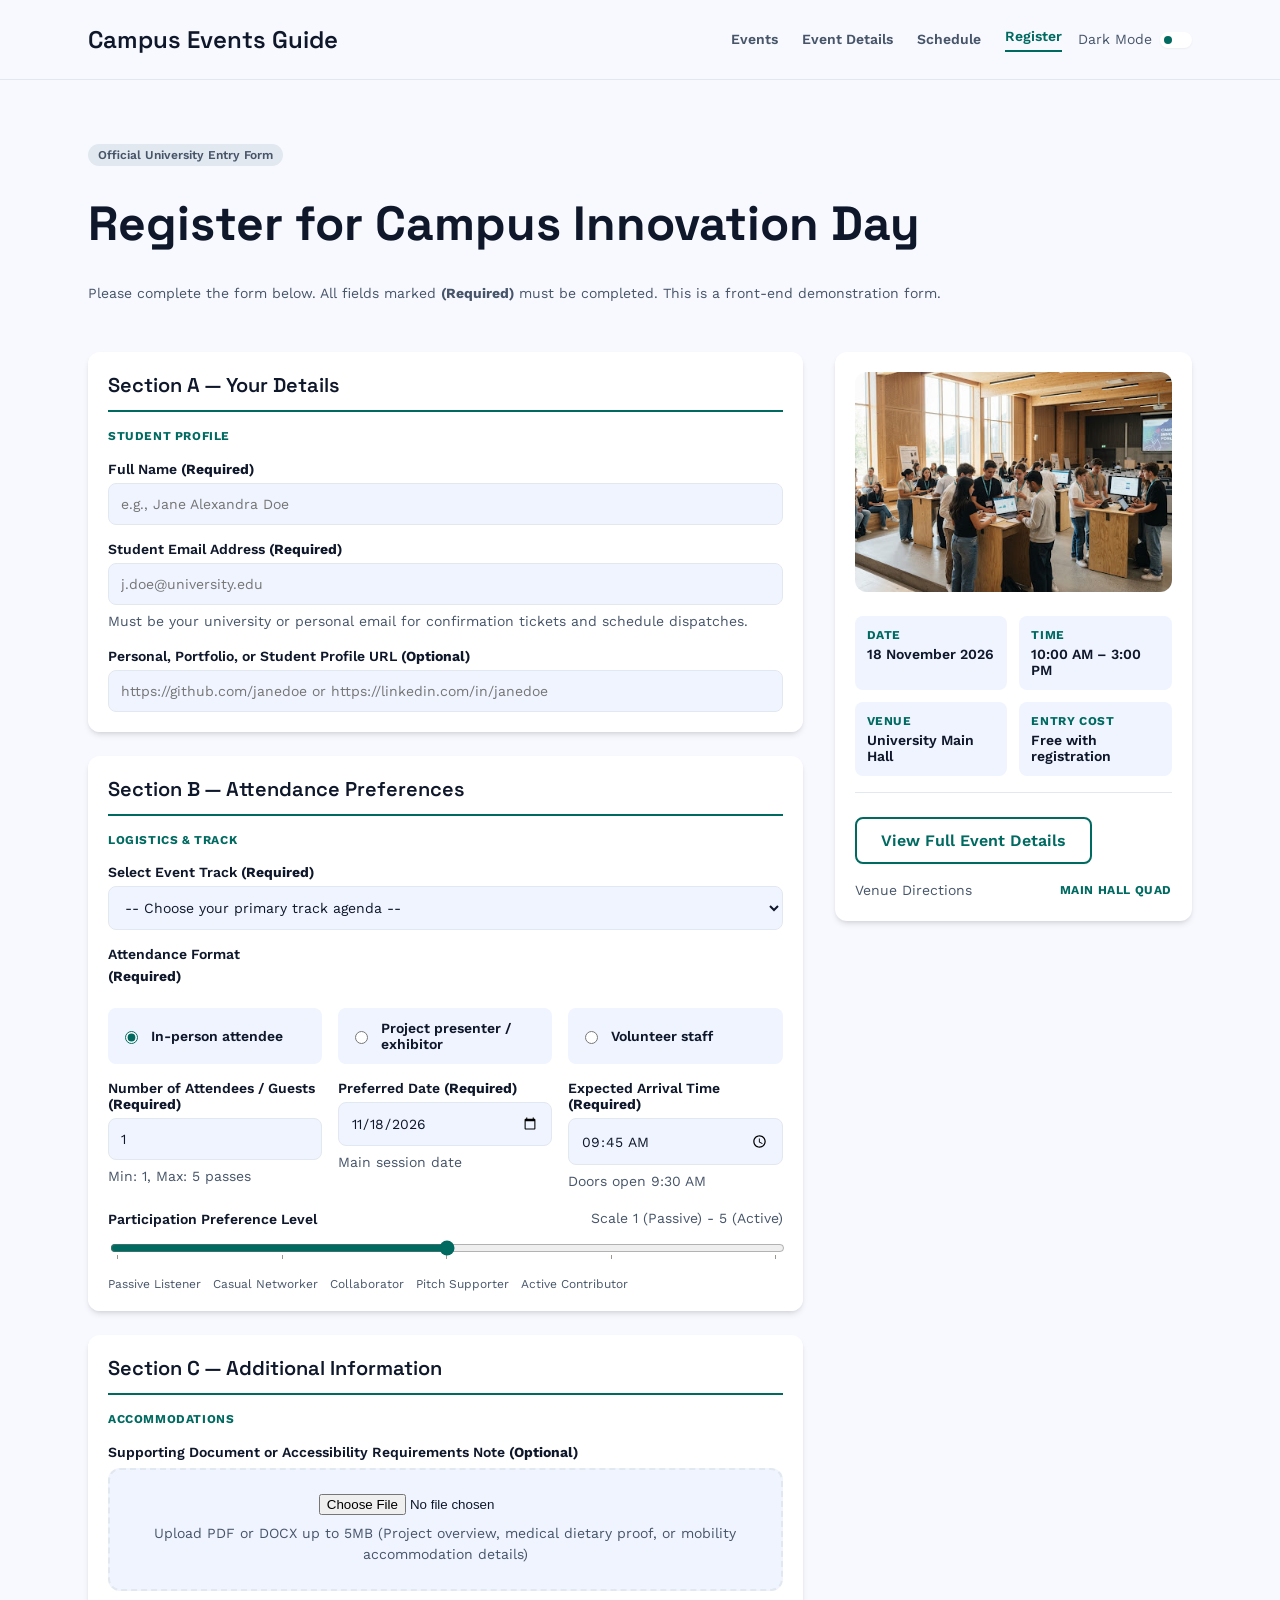
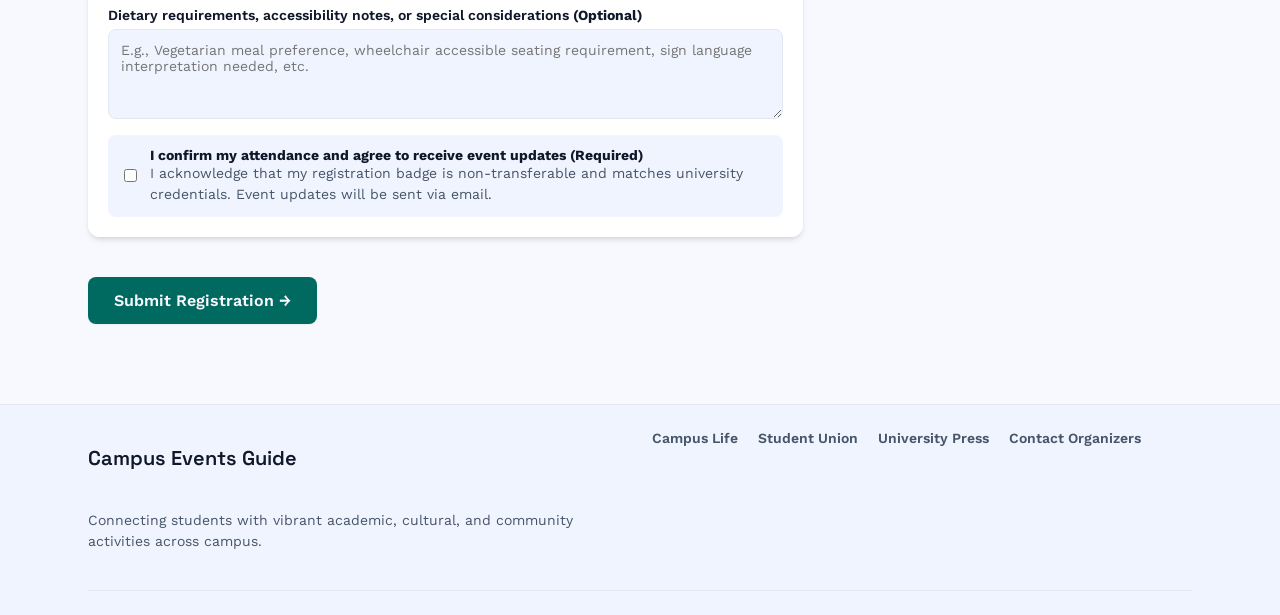
==== registration.html @ 39a21210 "first commit" ====
<!DOCTYPE html>
<html lang="en">
<head>
  <meta charset="UTF-8">
  <meta name="viewport" content="width=device-width, initial-scale=1.0">
  <title>Register | Campus Events Guide</title>
  <link rel="stylesheet" href="style.css">
  <link rel="preconnect" href="https://fonts.googleapis.com">
  <link rel="preconnect" href="https://fonts.gstatic.com" crossorigin>
  <link href="https://fonts.googleapis.com/css2?family=Space+Grotesk:wght@400;500;600;700&family=Work+Sans:wght@400;500;600;700&display=swap" rel="stylesheet">
</head>
<body>

  <header>
    <a class="title" href="index.html">Campus Events Guide</a>

    <nav>
      <a class="link" href="events.html">Events</a>
      <a class="link" href="event-detail.html">Event Details</a>
      <a class="link" href="schedule.html">Schedule</a>
      <a class="link active" href="registration.html">Register</a>
    </nav>

    <label class="subtext">Dark Mode <input type="checkbox"></label>
  </header>

  <main class="MainContentGrid">

    <section class="section" aria-labelledby="register-title">
      <p class="tag">Official University Entry Form</p>
      <h1 id="register-title" class="page-title">Register for Campus Innovation Day</h1>
      <p class="subtext">
        Please complete the form below. All fields marked <strong>(Required)</strong> must be
        completed. This is a front-end demonstration form.
      </p>
    </section>

    <div class="split">

      <form class="form" action="#" method="post" enctype="multipart/form-data">

        <!-- Section A -->
        <fieldset class="article-card fieldset">
          <legend class="title legend">Section A — Your Details</legend>
          <p class="green-text">Student Profile</p>

          <p class="field">
            <label for="full-name">Full Name <strong>(Required)</strong></label>
            <input class="input" type="text" id="full-name" name="full-name" placeholder="e.g., Jane Alexandra Doe" autocomplete="name" required>
          </p>

          <p class="field">
            <label for="email">Student Email Address <strong>(Required)</strong></label>
            <input class="input" type="email" id="email" name="email" placeholder="j.doe@university.edu" autocomplete="email" aria-describedby="email-help" required>
            <small id="email-help" class="subtext">Must be your university or personal email for confirmation tickets and schedule dispatches.</small>
          </p>

          <p class="field">
            <label for="profile-url">Personal, Portfolio, or Student Profile URL <strong>(Optional)</strong></label>
            <input class="input" type="url" id="profile-url" name="profile-url" placeholder="https://github.com/janedoe or https://linkedin.com/in/janedoe">
          </p>
        </fieldset>

        <!-- Section B -->
        <fieldset class="article-card fieldset">
          <legend class="title legend">Section B — Attendance Preferences</legend>
          <p class="green-text">Logistics &amp; Track</p>

          <p class="field">
            <label for="track">Select Event Track <strong>(Required)</strong></label>
            <select class="input" id="track" name="track" required>
              <option value="" selected disabled>-- Choose your primary track agenda --</option>
              <option value="ai">AI &amp; Machine Intelligence</option>
              <option value="robotics">Robotics &amp; Embedded Systems</option>
              <option value="health">Biomedical &amp; Health Technology</option>
              <option value="sustainability">Clean Energy &amp; Sustainability</option>
              <option value="ventures">Student Ventures &amp; Pitching</option>
            </select>
          </p>

          <fieldset class="fieldset">
            <legend class="field">Attendance Format <strong>(Required)</strong></legend>
            <div class="form-grid">
            <label class="choice" for="format-attendee">
              <input type="radio" id="format-attendee" name="format" value="attendee" checked required>
              In-person attendee
            </label>
            <label class="choice" for="format-presenter">
              <input type="radio" id="format-presenter" name="format" value="presenter">
              Project presenter / exhibitor
            </label>
            <label class="choice" for="format-volunteer">
              <input type="radio" id="format-volunteer" name="format" value="volunteer">
              Volunteer staff
            </label>
            </div>
          </fieldset>

          <div class="form-grid">
            <p class="field">
              <label for="guests">Number of Attendees / Guests <strong>(Required)</strong></label>
              <input class="input" type="number" id="guests" name="guests" value="1" min="1" max="5" aria-describedby="guests-help" required>
              <small id="guests-help" class="subtext">Min: 1, Max: 5 passes</small>
            </p>

            <p class="field">
              <label for="preferred-date">Preferred Date <strong>(Required)</strong></label>
              <input class="input" type="date" id="preferred-date" name="preferred-date" value="2026-11-18" aria-describedby="date-help" required>
              <small id="date-help" class="subtext">Main session date</small>
            </p>

            <p class="field">
              <label for="arrival-time">Expected Arrival Time <strong>(Required)</strong></label>
              <input class="input" type="time" id="arrival-time" name="arrival-time" value="09:45" aria-describedby="time-help" required>
              <small id="time-help" class="subtext">Doors open 9:30 AM</small>
            </p>
          </div>

          <p class="field">
            <span class="row space-between">
              <label for="participation">Participation Preference Level</label>
              <small class="subtext">Scale 1 (Passive) - 5 (Active)</small>
            </span>
            <input class="range" type="range" id="participation" name="participation" min="1" max="5" step="1" value="3" list="participation-levels">
            <datalist id="participation-levels">
              <option value="1" label="Passive Listener"></option>
              <option value="2" label="Casual Networker"></option>
              <option value="3" label="Collaborator"></option>
              <option value="4" label="Pitch Supporter"></option>
              <option value="5" label="Active Contributor"></option>
            </datalist>
          </p>
          <ol class="scale">
            <li>Passive Listener</li>
            <li>Casual Networker</li>
            <li>Collaborator</li>
            <li>Pitch Supporter</li>
            <li>Active Contributor</li>
          </ol>
        </fieldset>

        <!-- Section C -->
        <fieldset class="article-card fieldset">
          <legend class="title legend">Section C — Additional Information</legend>
          <p class="green-text">Accommodations</p>

          <div class="field">
            <label for="support-doc">Supporting Document or Accessibility Requirements Note <strong>(Optional)</strong></label>
            <div class="upload">
              <input type="file" id="support-doc" name="support-doc" accept=".pdf,.docx" aria-describedby="doc-help">
              <small id="doc-help" class="subtext">Upload PDF or DOCX up to 5MB (Project overview, medical dietary proof, or mobility accommodation details)</small>
            </div>
          </div>

          <p class="field">
            <label for="notes">Dietary requirements, accessibility notes, or special considerations <strong>(Optional)</strong></label>
            <textarea class="input" id="notes" name="notes" rows="4" placeholder="E.g., Vegetarian meal preference, wheelchair accessible seating requirement, sign language interpretation needed, etc."></textarea>
          </p>

          <p class="choice">
            <input type="checkbox" id="confirm" name="confirm" required>
            <label for="confirm">
              <strong>I confirm my attendance and agree to receive event updates (Required)</strong><br>
              <span class="subtext">I acknowledge that my registration badge is non-transferable and matches university
              credentials. Event updates will be sent via email.</span>
            </label>
          </p>
        </fieldset>

        <p class="row">
          <button class="button" type="submit">Submit Registration →</button>
        </p>
      </form>

      <!-- Sidebar: event summary -->
      <aside class="article-card" aria-label="Event summary">
        <figure>
          <img src="images/registration-hall.jpg" alt="Students at exhibition booths inside University Main Hall" width="512" height="279">
        </figure>

        <dl class="info-grid">
          <div>
            <dt>Date</dt>
            <dd><time datetime="2026-11-18">18 November 2026</time></dd>
          </div>
          <div>
            <dt>Time</dt>
            <dd><time datetime="10:00">10:00 AM</time> – <time datetime="15:00">3:00 PM</time></dd>
          </div>
          <div>
            <dt>Venue</dt>
            <dd>University Main Hall</dd>
          </div>
          <div>
            <dt>Entry Cost</dt>
            <dd>Free with registration</dd>
          </div>
        </dl>

        <hr class="divider">
        <a class="button button-outline" href="event-detail.html">View Full Event Details</a>

        <p class="row space-between">
          <strong class="subtext">Venue Directions</strong>
          <span class="green-text">Main Hall Quad</span>
        </p>
      </aside>

    </div>
  </main>

  <footer>
    <div class="HorizontalBorder">
      <div class="leftCard">
        <h2 class="title">Campus Events Guide</h2>
        <p class="subtext">Connecting students with vibrant academic, cultural, and community activities across campus.</p>
      </div>

      <div class="rightCard">
        <a class="link" href="#">Campus Life</a>
        <a class="link" href="#">Student Union</a>
        <a class="link" href="#">University Press</a>
        <a class="link" href="#">Contact Organizers</a>
      </div>
    </div>
  </footer>

</body>
</html>
---- style.css ----
/* ============================================================
   COLOR VARIABLES
   Every color in this file comes from these variables, so dark mode
   only has to redefine them (see DARK MODE at the bottom).
   ============================================================ */
:root {
    --bg: #F8F9FF;          /* page background */
    --surface: #FFFFFF;     /* cards, table, inputs' container */
    --tint: #EFF4FF;        /* light blue boxes, hero, footer */
    --text: #0F172A;        /* headings and main text */
    --muted: #475569;       /* secondary text */
    --accent: #006A61;      /* teal: buttons, links, labels */
    --on-accent: #F8F9FF;   /* text on top of the teal accent */
    --border: #E2E8F0;
    --highlight: #E6F4F2;   /* featured row in the schedule */
}

/* ============================================================
   GLOBAL RESET + BASE
   ============================================================ */
*, *::before, *::after {
    box-sizing: border-box;
}

html, body {
    margin: 0;
    padding: 0;
}

body {
    font-family: "Work Sans", system-ui, -apple-system, sans-serif;
    color: var(--text);
    background: var(--bg);
    accent-color: var(--accent);      /* colors radios, checkboxes, range */
}

img {
    max-width: 100%;
    height: auto;
    display: block;
}

figure {
    margin: 0;
}

/* ============================================================
   TYPOGRAPHY UTILITIES
   ============================================================ */
.link {
    color: var(--muted);
    font-family: "Work Sans", sans-serif;
    font-size: 14px;
    font-weight: 600;
    line-height: 19.6px;
    text-decoration: none;
}

.link-container {
    display: inline-flex;
    flex-direction: row;
    padding: 7px 16px 8.59px 16px;
    justify-content: center;
    align-items: center;
    gap: 10.667px;
    border-radius: 9999px;
    background: var(--surface);
    box-shadow: 0 1px 2px 0 rgba(0, 0, 0, 0.05);
    color: var(--accent);
    text-decoration: none;
}

.green-text {
    color: var(--accent);
    font-family: "Work Sans", sans-serif;
    font-size: 12px;
    font-weight: 700;
    line-height: 16.8px;
    letter-spacing: 0.6px;
    text-transform: uppercase;
    text-decoration: none;
}

.subtext {
    color: var(--muted);
    font-family: "Work Sans", sans-serif;
    font-size: 14px;
    font-weight: 400;
    line-height: 21px;
    align-self: stretch;
}

.title {
    color: var(--text);
    font-family: "Space Grotesk", sans-serif;
    font-size: 20px;
    font-weight: 600;
    line-height: 26px;
    text-decoration: none;
}

/* ============================================================
   BUTTON
   ============================================================ */
.button {
    display: inline-flex;
    align-items: center;
    justify-content: center;
    width: max-content;
    padding: 12px 24px;
    border: 2px solid transparent;      /* reserve space for hover border */
    border-radius: 8px;
    background: var(--accent);
    box-shadow: 0 1px 2px 0 rgba(0, 0, 0, 0.05);
    color: var(--on-accent);
    text-decoration: none;
    font: inherit;
    font-weight: 600;
    cursor: pointer;
    transition: background-color 0.25s ease,
                color 0.25s ease,
                border-color 0.25s ease,
                transform 0.2s ease,
                box-shadow 0.25s ease;
}

.button:hover {
    background-color: var(--surface);
    color: var(--accent);
    border-color: var(--accent);
    transform: translateY(-1px);
    box-shadow: 0 4px 8px -2px rgba(0, 106, 97, 0.25);
}

/* ============================================================
   HEADER + RESPONSIVE NAVIGATION
   On phones the header uses flex-wrap, so the site name, the nav
   links and the dark-mode toggle drop onto separate lines instead
   of overflowing. From 640px (see TABLET) wrapping is turned off
   and the nav is pushed to the right with margin-left: auto.
   ============================================================ */
header {
    display: flex;
    min-height: 80px;
    padding: 12px 24px;
    justify-content: space-between;
    align-items: center;
    gap: 16px;
    flex-wrap: wrap;
    background: var(--bg);
    border-bottom: 1px solid var(--border);
}

header .title {
    color: var(--text);
    font-family: "Space Grotesk", sans-serif;
    font-size: 1.25rem;
    font-weight: 600;
    line-height: 26px;
    display: flex;
    flex-direction: column;
    align-items: flex-start;
}

header nav {
    display: flex;
    align-items: center;
    gap: 24px;
    flex-wrap: wrap;
}

header nav .link {
    color: var(--muted);
    font-family: "Work Sans", sans-serif;
    font-size: 14px;
    font-weight: 600;
    line-height: 19.6px;
    text-decoration: none;
    transition: color 0.15s ease;
}

header nav .link:hover {
    color: var(--accent);
}

header nav .link.active {
    color: var(--accent);
    border-bottom: 2px solid var(--accent);
    padding-bottom: 4px;
}

header label.subtext {
    display: inline-flex;
    align-items: center;
    gap: 8px;
    color: var(--muted);
    font-family: "Work Sans", sans-serif;
    font-size: 14px;
    font-weight: 400;
    line-height: 21px;
    cursor: pointer;
    user-select: none;
}

header label.subtext input[type="checkbox"] {
    appearance: none;
    -webkit-appearance: none;
    width: 32px;
    height: 16px;
    border-radius: 8px;
    background: var(--surface);
    box-shadow: 0 1px 2px 0 rgba(0, 0, 0, 0.05);
    position: relative;
    cursor: pointer;
    margin: 0;
    transition: background 0.15s ease;
}

header label.subtext input[type="checkbox"]::after {
    content: "";
    position: absolute;
    top: 4px;
    left: 4px;
    width: 8px;
    height: 8px;
    border-radius: 4px;
    background: var(--accent);
    transition: transform 0.15s ease;
}

header label.subtext input[type="checkbox"]:checked::after {
    transform: translateX(16px);
}

/* ============================================================
   HERO
   ============================================================ */
.HeroSection {
    display: flex;
    padding: 32px 20px;
    flex-direction: column;
    align-items: flex-start;
    gap: 24px;
    background: var(--tint);
}

.HeroSectionTop {
    display: flex;
    padding-bottom: 32px;
    align-items: flex-end;
    align-self: stretch;
}

.HeroSection h1 {
    font-family: "Space Grotesk", sans-serif;
    /* fluid: 2rem on phones, grows with viewport, caps at 4rem */
    font-size: clamp(2rem, 5vw + 0.5rem, 4rem);
    color: var(--accent);
    width: 100%;
    line-height: 1.1;
    margin: 0;
}

.HeroSectionBottom {
    display: flex;
    padding-bottom: 8px;
    align-items: center;
    gap: 8px;
    align-self: stretch;
    flex-wrap: wrap;
}

/* ============================================================
   MAIN CONTENT
   ============================================================ */
.MainContentGrid {
    display: flex;
    padding: 32px 20px;
    flex-direction: column;
    align-items: flex-start;
    align-self: stretch;
    gap: 48px;
}

/* ============================================================
   UPCOMING EVENTS
   ============================================================ */
.UpcomingSection,
.section {
    display: flex;
    flex-direction: column;
    align-items: flex-start;
    gap: 32px;
    align-self: stretch;
    width: 100%;
}

.UpcomingSection > p {
    display: flex;
    padding-bottom: 8px;
    align-items: flex-end;
    align-self: stretch;
    margin: 0;
}

.UpcomingSection .Cardgrid {
    display: grid;
    row-gap: 24px;
    column-gap: 24px;
    align-self: stretch;
    width: 100%;
    /* 1 column on mobile — no hardcoded row heights */
    grid-template-columns: 1fr;
    grid-template-rows: auto;
}

.article-card {
    display: flex;
    flex-direction: column;
    justify-content: space-between;
    align-items: flex-start;
    gap: 16px;
    justify-self: stretch;
    border-radius: 12px;
    background: var(--surface);
    box-shadow: 0 4px 6px -1px rgba(0, 0, 0, 0.10),
                0 2px 4px -2px rgba(0, 0, 0, 0.10);
    padding: 20px;
    overflow: hidden;                /* keep images inside rounded corners */
}

.article-card img {
    width: 100%;
    height: 200px;
    object-fit: cover;
    border-radius: 8px;
    margin-bottom: 8px;
}

.article-card > div {
    display: flex;
    flex-direction: column;
    gap: 8px;
    width: 100%;
}

.article-card .button {
    margin-top: 8px;
}

/* gap handles spacing inside cards */
.article-card > * {
    margin: 0;
}

/* ============================================================
   PAST EVENTS
   ============================================================ */
.PastEvents {
    display: flex;
    flex-direction: column;
    align-items: flex-start;
    gap: 24px;
    align-self: stretch;
    box-shadow: 0 0 0 1px rgba(0, 0, 0, 0.06),
                0 0 8px 2px rgba(0, 0, 0, 0.10);
    border-radius: 10px;
    padding: 20px;
    background: var(--surface);
    width: 100%;
}

.PastEventsTop {
    align-self: stretch;
    display: flex;
    flex-direction: row;
    justify-content: space-between;
    align-items: flex-end;
    gap: 16px;
    flex-wrap: wrap;
}

.PastEventsTop p {
    display: inline-flex;
    padding-top: 4.5px;
    flex-direction: column;
    align-items: flex-start;
    gap: 2.5px;
    margin: 0;
}

.PastEventsBottom {
    display: flex;
    flex-direction: column;
    justify-content: center;
    align-items: stretch;
    gap: 16px;
    align-self: stretch;
}

.PastEventsCard {
    display: flex;
    padding: 20px;
    flex-direction: column;
    justify-content: space-between;
    align-items: flex-start;
    gap: 12px;
    box-shadow: 0 4px 6px -1px rgba(0, 0, 0, 0.10),
                0 2px 4px -2px rgba(0, 0, 0, 0.10);
    border-radius: 10px;
    background: var(--surface);
}

.events-card-footer {
    display: flex;
    flex-direction: row;
    flex-wrap: wrap;
    justify-content: space-between;
    width: 100%;
    gap: 8px;
}

.events-card-footer .subtext {
    font-weight: 700;
}

/* ============================================================
   FOOTER
   ============================================================ */
footer {
    padding: 24px 20px;
    display: flex;
    flex-direction: column;
    align-items: flex-start;
    align-self: stretch;
    border-top: 1px solid var(--border);
    background: var(--tint);
}

footer .HorizontalBorder {
    padding-bottom: 24px;
    display: flex;
    flex-direction: column;
    gap: 24px;
    align-self: stretch;
    width: 100%;
    border-bottom: 1px solid var(--border);
}

footer .HorizontalBorder .leftCard {
    display: flex;
    flex-direction: column;
    align-items: flex-start;
    gap: 8px;
}

footer .HorizontalBorder .rightCard {
    display: flex;
    align-items: flex-start;
    gap: 8px 20px;
    flex-wrap: wrap;
}

/* ============================================================
   TABLET — ≥ 640px
   ============================================================ */
@media (min-width: 640px) {
    header {
        padding: 16px 40px;
        flex-wrap: nowrap;
    }

    header nav {
        margin-left: auto;
    }

    .HeroSection {
        padding: 48px 40px;
    }

    .MainContentGrid {
        padding: 48px 40px;
    }

    .UpcomingSection .Cardgrid {
        grid-template-columns: repeat(2, minmax(0, 1fr));
        gap: 24px;
    }

    .PastEventsBottom {
        flex-direction: row;
        flex-wrap: wrap;
    }

    .PastEventsBottom .PastEventsCard {
        flex: 1 1 calc(50% - 8px);
    }

    footer {
        padding: 24px 40px;
    }

    footer .HorizontalBorder {
        display: grid;
        grid-template-columns: repeat(12, minmax(0, 1fr));
        gap: 24px;
    }

    footer .HorizontalBorder .leftCard {
        grid-column: 1 / span 6;
    }

    footer .HorizontalBorder .rightCard {
        grid-column: 7 / span 6;
    }
}

/* ============================================================
   DESKTOP — ≥ 1024px  (matches your SVG @ 1280px)
   ============================================================ */
@media (min-width: 1024px) {
    header {
        height: 80px;
        padding: 0 88px;
        flex-wrap: nowrap;
    }

    header .title {
        font-size: 1.5rem;
    }

    .HeroSection {
        padding: 64px 88px;
    }

    .HeroSectionTop h1 {
        width: 55%;
    }

    .MainContentGrid {
        padding: 64px 88px;
    }

    .UpcomingSection .Cardgrid {
        grid-template-columns: repeat(3, minmax(0, 1fr));
        gap: 32px;
    }

    .PastEventsBottom {
        flex-wrap: nowrap;
    }

    .PastEventsBottom .PastEventsCard {
        flex: 1 0 0;
    }

    footer {
        padding: 24px 88px;
    }
}

/* ============================================================
   LARGE DESKTOP — ≥ 1440px  (optional cap)
   ============================================================ */
@media (min-width: 1440px) {
    .MainContentGrid,
    .HeroSection {
        max-width: 1440px;
        margin-left: auto;
        margin-right: auto;
    }
}

/* ============================================================
   SHARED COMPONENTS (used by home, details, schedule, register)
   ============================================================ */

/* remove default margins inside generic sections — gap handles spacing */
.section > * {
    margin: 0;
}

.page-title {
    font-family: "Space Grotesk", sans-serif;
    font-size: clamp(2rem, 3vw + 1rem, 3rem);
    line-height: 1.1;
    color: var(--text);
}

.section-title {
    font-family: "Space Grotesk", sans-serif;
    font-size: 1.75rem;
    font-weight: 600;
    color: var(--text);
    margin: 0;
    padding-left: 12px;
    border-left: 4px solid var(--accent);
}

/* simple flex row (button groups, headings with a link on the right) */
.row {
    display: flex;
    flex-wrap: wrap;
    align-items: center;
    gap: 12px;
}

.space-between {
    justify-content: space-between;
    width: 100%;
}

/* secondary button: add next to .button */
.button-outline {
    background: var(--surface);
    color: var(--accent);
    border-color: var(--accent);
}

.button-outline:hover {
    background: var(--accent);
    color: var(--on-accent);
}

/* small pill labels */
.tag {
    display: inline-block;
    width: max-content;
    padding: 4px 10px;
    border-radius: 9999px;
    background: var(--border);
    color: var(--muted);
    font-size: 12px;
    font-weight: 600;
}

.tag-green {
    background: var(--accent);
    color: var(--on-accent);
}

/* light blue box */
.tint {
    background: var(--tint);
    border: 1px solid var(--border);
    border-radius: 12px;
    padding: 32px 24px;
}

.divider {
    width: 100%;
    margin: 0;
    border: 0;
    border-top: 1px solid var(--border);
}

/* list of small meta items (date, time, venue) */
.meta {
    display: flex;
    flex-wrap: wrap;
    gap: 4px 16px;
    margin: 0;
    padding: 0;
    list-style: none;
    color: var(--muted);
    font-size: 13px;
}

/* content + sidebar layout (stacks on mobile) */
.split {
    display: grid;
    grid-template-columns: 1fr;
    gap: 32px;
    width: 100%;
    align-items: start;
}

.split img {
    height: 100%;
    min-height: 220px;
    object-fit: cover;
    border-radius: 12px;
}

/* Date / Time / Venue tiles */
.info-grid {
    display: grid;
    grid-template-columns: repeat(auto-fit, minmax(150px, 1fr));
    gap: 12px;
    width: 100%;
    margin: 0;
}

.info-grid div {
    padding: 12px;
    border-radius: 8px;
    background: var(--tint);
}

.info-grid dt {
    color: var(--accent);
    font-size: 12px;
    font-weight: 700;
    letter-spacing: 0.6px;
    text-transform: uppercase;
}

.info-grid dd {
    margin: 4px 0 0;
    font-size: 14px;
    font-weight: 600;
}

/* stat boxes (48+ Live Sessions...) */
.Stats {
    display: flex;
    flex-wrap: wrap;
    gap: 16px;
    width: 100%;
    margin: 0;
    padding: 0;
    list-style: none;
}

.Stats li {
    display: flex;
    flex-direction: column;
    flex: 1 1 120px;
    padding: 12px;
    border-radius: 8px;
    border: 1px solid var(--border);
    background: var(--surface);
    box-shadow: 0 1px 2px 0 rgba(0, 0, 0, 0.05);
    color: var(--muted);
    font-size: 13px;
}

.Stats strong {
    font-family: "Space Grotesk", sans-serif;
    font-size: 1.5rem;
    color: var(--accent);
}

/* big image with caption on top (event details) */
.banner {
    position: relative;
    width: 100%;
    border-radius: 12px;
    overflow: hidden;
}

.banner img {
    width: 100%;
    height: 240px;
    object-fit: cover;
}

.banner figcaption {
    position: absolute;
    left: 0;
    right: 0;
    bottom: 0;
    padding: 24px;
    background: linear-gradient(transparent, rgba(15, 23, 42, 0.85));
}

.banner figcaption p {
    margin: 0;
}

.banner .title {
    color: #FFF;
}

.banner .green-text {
    color: #E6F4F2;
}

/* agenda list with a line on the left */
.timeline {
    display: flex;
    flex-direction: column;
    gap: 16px;
    width: 100%;
    margin: 0;
    padding: 0 0 0 20px;
    list-style: none;
    border-left: 2px solid var(--border);
}

/* ============================================================
   FORMS
   ============================================================ */
.form {
    display: flex;
    flex-direction: column;
    gap: 24px;
    width: 100%;
}

/* add to <fieldset> together with .article-card */
.fieldset {
    display: flex;
    flex-direction: column;
    gap: 16px;
    border: 0;
    margin: 0;
    min-width: 0;
}

/* fieldset inside another fieldset: no extra indent */
.fieldset .fieldset {
    width: 100%;
    padding: 0;
}

.fieldset legend {
    float: left;            /* makes legend behave like a normal block */
    width: 100%;
    padding: 0 0 8px;
}

.fieldset .legend {
    padding-bottom: 12px;
    border-bottom: 2px solid var(--accent);
}

.field {
    display: flex;
    flex-direction: column;
    gap: 6px;
    width: 100%;
    margin: 0;
    font-size: 14px;
    font-weight: 600;
}

.input {
    width: 100%;
    padding: 12px;
    border: 1px solid var(--border);
    border-radius: 8px;
    background: var(--tint);
    color: var(--text);
    font: inherit;
    font-weight: 400;
}

.input:focus {
    outline: 2px solid var(--accent);
    outline-offset: 1px;
}

/* fields side by side when there is room, stacked on mobile
   (second selector beats ".article-card > div" from the events page) */
.form-grid,
.article-card > .form-grid {
    display: grid;
    grid-template-columns: repeat(auto-fit, minmax(200px, 1fr));
    gap: 16px;
    width: 100%;
}

/* radio / checkbox tile */
.choice {
    display: flex;
    align-items: center;
    gap: 10px;
    margin: 0;
    padding: 12px;
    border-radius: 8px;
    background: var(--tint);
    font-size: 14px;
    font-weight: 600;
    cursor: pointer;
}

.upload {
    display: flex;
    flex-direction: column;
    align-items: center;
    gap: 8px;
    width: 100%;
    padding: 24px;
    border: 2px dashed var(--border);
    border-radius: 12px;
    background: var(--tint);
    text-align: center;
}

.upload p {
    margin: 0;
}

.range {
    width: 100%;
}

.color {
    width: 64px;
    height: 40px;
    padding: 2px;
    border: 1px solid var(--border);
    border-radius: 8px;
    background: var(--tint);
    cursor: pointer;
}

/* video fills its container like the images */
.media {
    width: 100%;
    height: auto;
    border-radius: 12px;
    background: var(--text);
}

.scale {
    display: flex;
    flex-wrap: wrap;
    justify-content: space-between;
    gap: 4px 12px;
    margin: 0;
    padding: 0;
    list-style: none;
    color: var(--muted);
    font-size: 12px;
}

/* ============================================================
   TABLE (schedule)
   ============================================================ */
.table-wrap {
    width: 100%;
    /* the table keeps a min-width so its columns stay readable;
       on narrow screens only this wrapper scrolls, not the page */
    overflow-x: auto;
    border-radius: 12px;
    background: var(--surface);
    box-shadow: 0 4px 6px -1px rgba(0, 0, 0, 0.10),
                0 2px 4px -2px rgba(0, 0, 0, 0.10);
}

.table {
    width: 100%;
    min-width: 720px;
    border-collapse: collapse;
    font-size: 14px;
}

.table caption {
    padding: 16px 20px;
    text-align: left;
}

.table th,
.table td {
    padding: 16px 20px;
    text-align: left;
    vertical-align: middle;
    border-bottom: 1px solid var(--border);
}

.table th {
    background: var(--tint);
    font-size: 12px;
    letter-spacing: 0.6px;
    text-transform: uppercase;
}

.table tfoot td {
    border-bottom: 0;
    color: var(--muted);
    font-size: 12px;
}

.highlight {
    background: var(--highlight);
}

/* footer social links row */
footer .row {
    padding-top: 16px;
}

.PastEventsTop .title {
    margin: 0;
}

/* ============================================================
   SHARED — DESKTOP ≥ 1024px
   ============================================================ */
@media (min-width: 1024px) {
    .split {
        grid-template-columns: minmax(0, 2fr) minmax(0, 1fr);
    }

    .split-even {
        grid-template-columns: 1fr 1fr;
    }

    .banner img {
        height: 380px;
    }
}

/* ============================================================
   DARK MODE (CSS only, no JavaScript)
   The "Dark Mode" checkbox in the header has id="dark-mode".
   body:has(#dark-mode:checked) matches the body only while that
   checkbox is ticked, and then swaps the color variables above.
   Because every rule uses var(--...), the whole page changes.
   ============================================================ */
body:has(#dark-mode:checked) {
    --bg: #0B1220;
    --surface: #131C2E;
    --tint: #1A2540;
    --text: #E2E8F0;
    --muted: #A3B1C6;
    --accent: #4FD1C5;
    --on-accent: #0B1220;
    --border: #2A3650;
    --highlight: #12332F;
    color-scheme: dark;     /* dark date/time pickers and scrollbars */
}
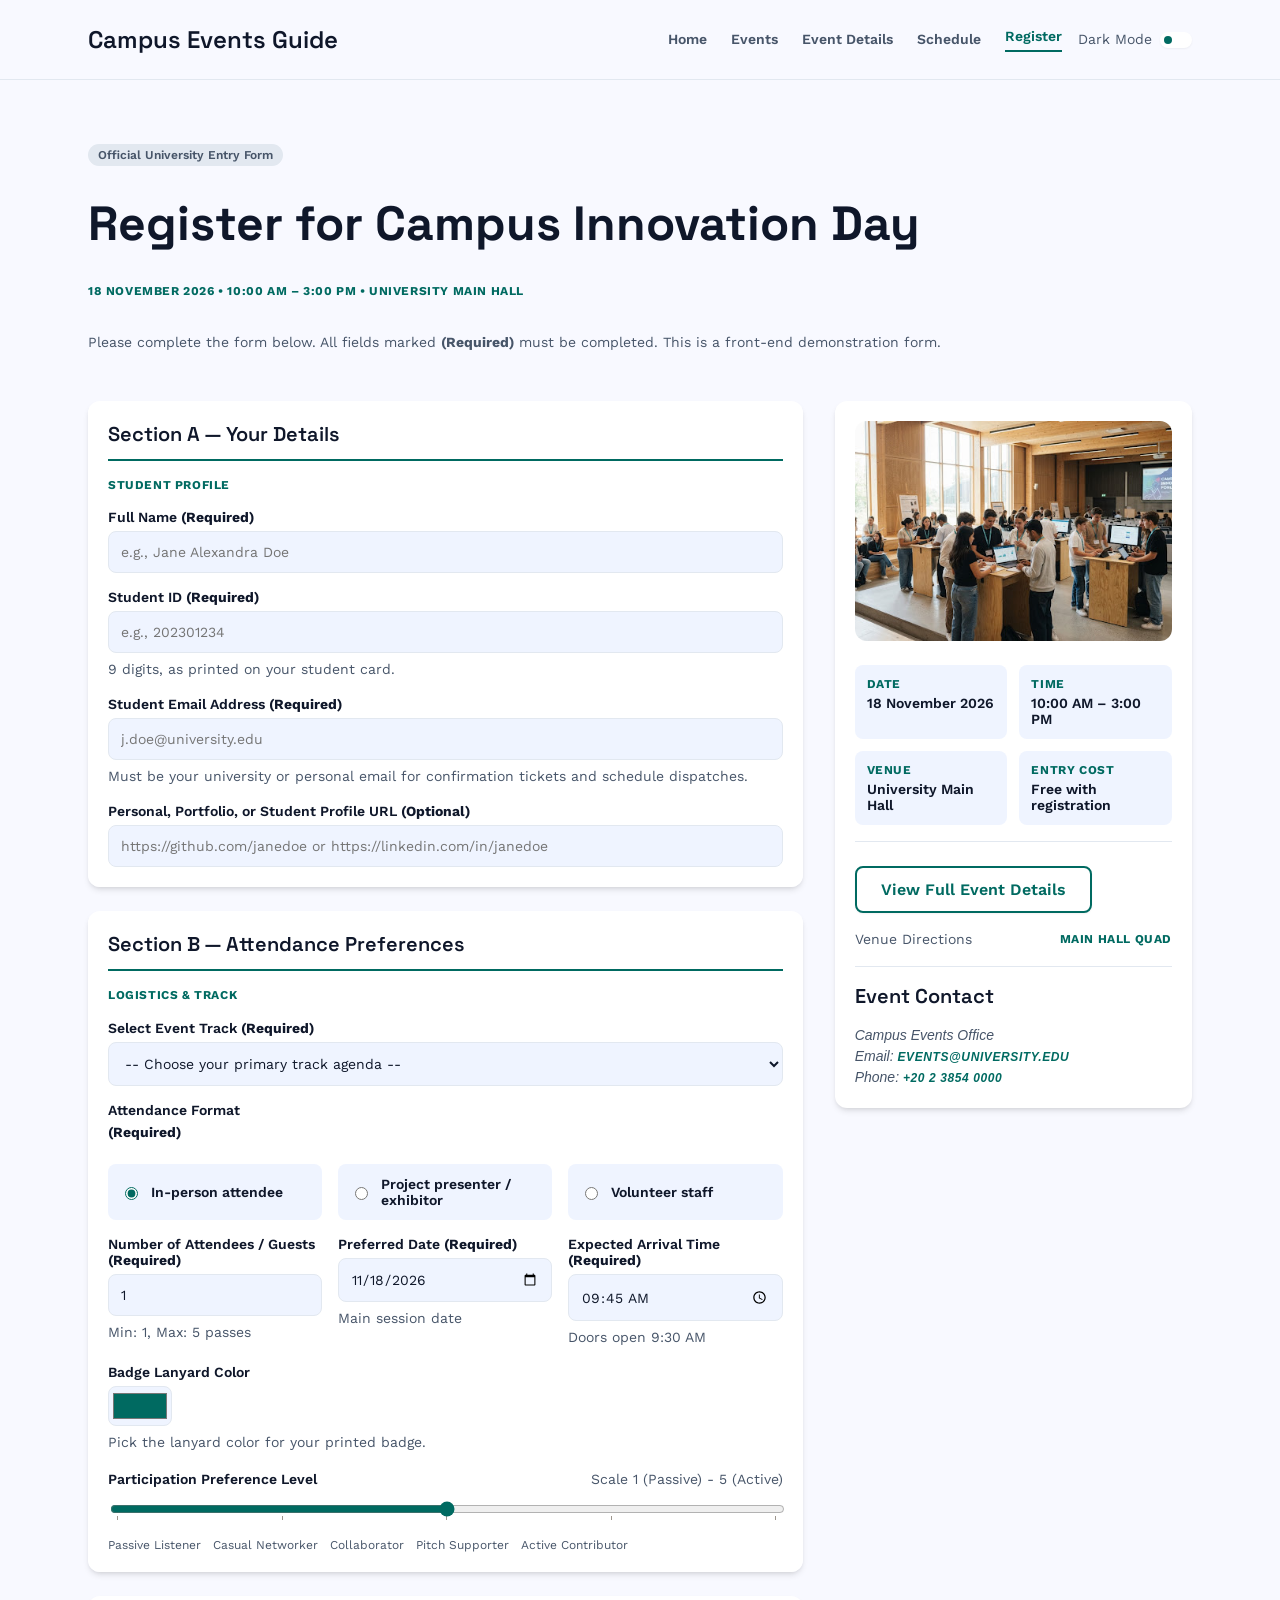
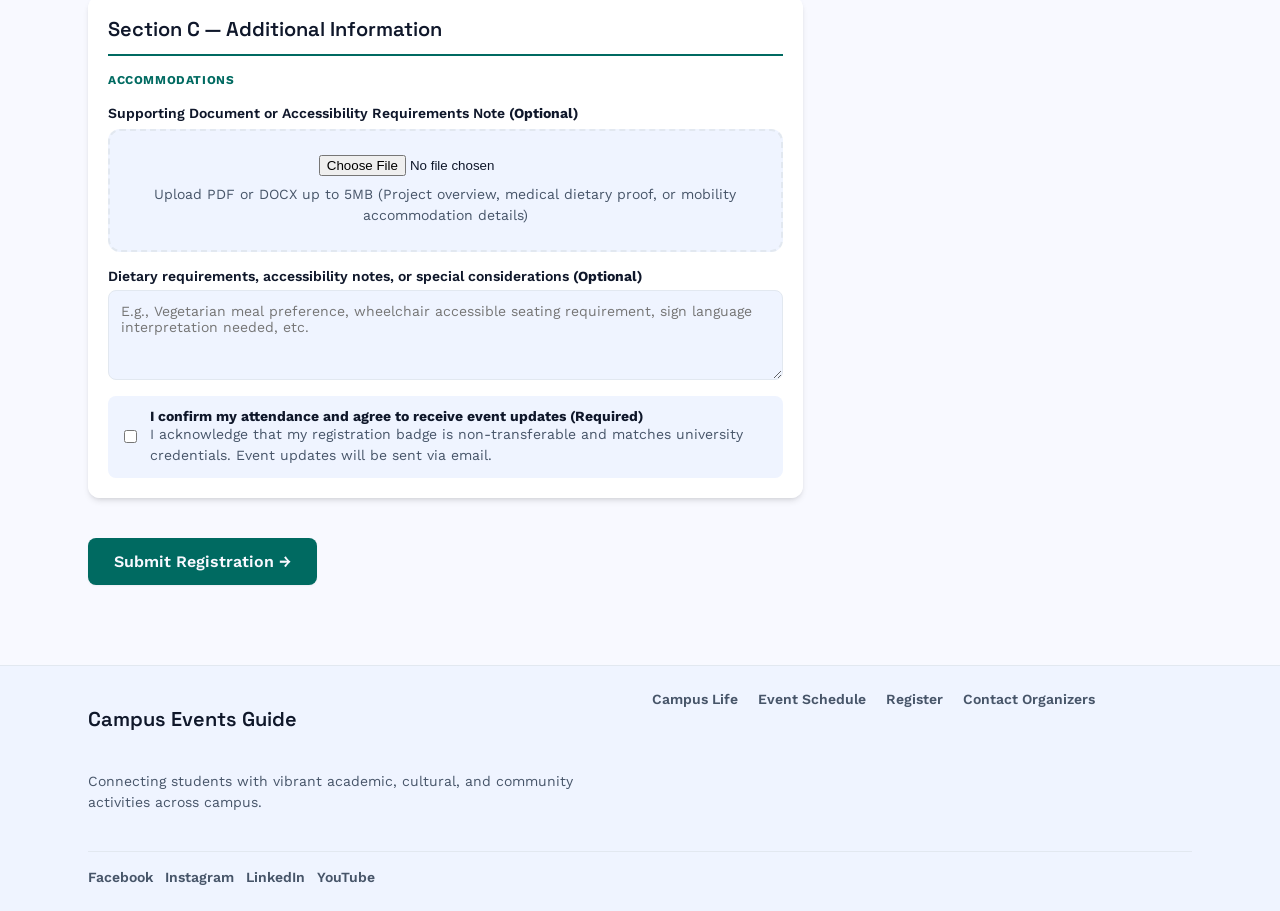
==== commit 1723aa1a: "modified" ====
--- a/registration.html
+++ b/registration.html
@@ -14,14 +14,16 @@
   <header>
     <a class="title" href="index.html">Campus Events Guide</a>
 
-    <nav>
+    <nav aria-label="Main navigation">
+      <a class="link" href="index.html">Home</a>
       <a class="link" href="events.html">Events</a>
-      <a class="link" href="event-detail.html">Event Details</a>
+      <a class="link" href="event-details.html">Event Details</a>
       <a class="link" href="schedule.html">Schedule</a>
       <a class="link active" href="registration.html">Register</a>
     </nav>
 
-    <label class="subtext">Dark Mode <input type="checkbox"></label>
+    <!-- CSS-only dark mode: style.css reacts to this checkbox with :has() -->
+    <label class="subtext" for="dark-mode">Dark Mode <input type="checkbox" id="dark-mode"></label>
   </header>
 
   <main class="MainContentGrid">
@@ -29,6 +31,9 @@
     <section class="section" aria-labelledby="register-title">
       <p class="tag">Official University Entry Form</p>
       <h1 id="register-title" class="page-title">Register for Campus Innovation Day</h1>
+      <p class="green-text">
+        <time datetime="2026-11-18">18 November 2026</time> &bull; 10:00 AM – 3:00 PM &bull; University Main Hall
+      </p>
       <p class="subtext">
         Please complete the form below. All fields marked <strong>(Required)</strong> must be
         completed. This is a front-end demonstration form.
@@ -46,18 +51,24 @@
 
           <p class="field">
             <label for="full-name">Full Name <strong>(Required)</strong></label>
-            <input class="input" type="text" id="full-name" name="full-name" placeholder="e.g., Jane Alexandra Doe" autocomplete="name" required>
+            <input class="input" type="text" id="full-name" name="full-name" placeholder="e.g., Jane Alexandra Doe" autocomplete="name" minlength="3" maxlength="60" required>
+          </p>
+
+          <p class="field">
+            <label for="student-id">Student ID <strong>(Required)</strong></label>
+            <input class="input" type="text" id="student-id" name="student-id" placeholder="e.g., 202301234" inputmode="numeric" pattern="[0-9]{9}" maxlength="9" title="Your 9-digit student ID" aria-describedby="id-help" required>
+            <small id="id-help" class="subtext">9 digits, as printed on your student card.</small>
           </p>
 
           <p class="field">
             <label for="email">Student Email Address <strong>(Required)</strong></label>
-            <input class="input" type="email" id="email" name="email" placeholder="j.doe@university.edu" autocomplete="email" aria-describedby="email-help" required>
+            <input class="input" type="email" id="email" name="email" placeholder="j.doe@university.edu" autocomplete="email" aria-describedby="email-help" maxlength="80" required>
             <small id="email-help" class="subtext">Must be your university or personal email for confirmation tickets and schedule dispatches.</small>
           </p>
 
           <p class="field">
             <label for="profile-url">Personal, Portfolio, or Student Profile URL <strong>(Optional)</strong></label>
-            <input class="input" type="url" id="profile-url" name="profile-url" placeholder="https://github.com/janedoe or https://linkedin.com/in/janedoe">
+            <input class="input" type="url" id="profile-url" name="profile-url" pattern="https://.*" title="Must start with https://" placeholder="https://github.com/janedoe or https://linkedin.com/in/janedoe">
           </p>
         </fieldset>
 
@@ -115,6 +126,12 @@
               <small id="time-help" class="subtext">Doors open 9:30 AM</small>
             </p>
           </div>
+
+          <p class="field">
+            <label for="badge-color">Badge Lanyard Color</label>
+            <input class="color" type="color" id="badge-color" name="badge-color" value="#006a61" aria-describedby="color-help">
+            <small id="color-help" class="subtext">Pick the lanyard color for your printed badge.</small>
+          </p>
 
           <p class="field">
             <span class="row space-between">
@@ -154,7 +171,7 @@
 
           <p class="field">
             <label for="notes">Dietary requirements, accessibility notes, or special considerations <strong>(Optional)</strong></label>
-            <textarea class="input" id="notes" name="notes" rows="4" placeholder="E.g., Vegetarian meal preference, wheelchair accessible seating requirement, sign language interpretation needed, etc."></textarea>
+            <textarea class="input" id="notes" name="notes" rows="4" maxlength="500" placeholder="E.g., Vegetarian meal preference, wheelchair accessible seating requirement, sign language interpretation needed, etc."></textarea>
           </p>
 
           <p class="choice">
@@ -175,7 +192,7 @@
       <!-- Sidebar: event summary -->
       <aside class="article-card" aria-label="Event summary">
         <figure>
-          <img src="images/registration-hall.jpg" alt="Students at exhibition booths inside University Main Hall" width="512" height="279">
+          <img src="assets/registration-hall.jpg" alt="Students at exhibition booths inside University Main Hall" width="512" height="279">
         </figure>
 
         <dl class="info-grid">
@@ -198,12 +215,21 @@
         </dl>
 
         <hr class="divider">
-        <a class="button button-outline" href="event-detail.html">View Full Event Details</a>
+        <a class="button button-outline" href="event-details.html">View Full Event Details</a>
 
         <p class="row space-between">
           <strong class="subtext">Venue Directions</strong>
           <span class="green-text">Main Hall Quad</span>
         </p>
+
+        <hr class="divider">
+
+        <h2 class="title">Event Contact</h2>
+        <address class="subtext">
+          Campus Events Office<br>
+          Email: <a class="green-text" href="mailto:events@university.edu">events@university.edu</a><br>
+          Phone: <a class="green-text" href="tel:+20238540000">+20 2 3854 0000</a>
+        </address>
       </aside>
 
     </div>
@@ -217,12 +243,19 @@
       </div>
 
       <div class="rightCard">
-        <a class="link" href="#">Campus Life</a>
-        <a class="link" href="#">Student Union</a>
-        <a class="link" href="#">University Press</a>
-        <a class="link" href="#">Contact Organizers</a>
+        <a class="link" href="events.html">Campus Life</a>
+        <a class="link" href="schedule.html">Event Schedule</a>
+        <a class="link" href="registration.html">Register</a>
+        <a class="link" href="mailto:events@university.edu">Contact Organizers</a>
       </div>
     </div>
+
+    <nav class="row" aria-label="Social media">
+      <a class="link" href="https://www.facebook.com" target="_blank" rel="noopener">Facebook</a>
+      <a class="link" href="https://www.instagram.com" target="_blank" rel="noopener">Instagram</a>
+      <a class="link" href="https://www.linkedin.com" target="_blank" rel="noopener">LinkedIn</a>
+      <a class="link" href="https://www.youtube.com" target="_blank" rel="noopener">YouTube</a>
+    </nav>
   </footer>
 
 </body>
